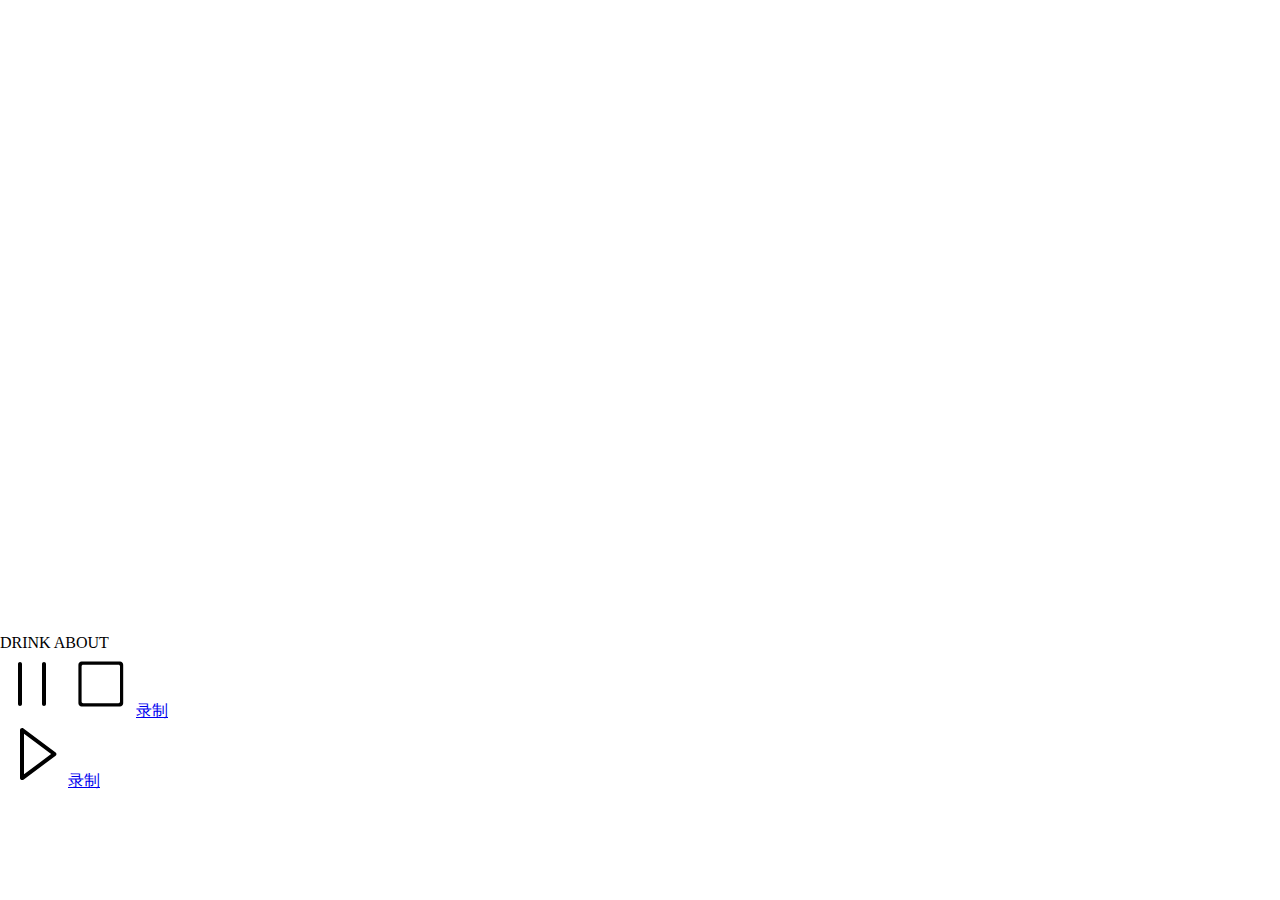
==== index.html @ a3f6ede2 "first commit" ====
<!DOCTYPE html>
<html lang="en">
  <head>
    <meta charset="UTF-8" />
    <meta http-equiv="X-UA-Compatible" content="IE=edge" />
    <meta name="viewport" content="width=device-width, initial-scale=1.0" />
    <title>music-online</title>
    <link rel="preload" href="./assets/audio/沙锤.mp3" as="audio" />
    <link rel="preload" href="./assets/audio/脚鼓.mp3" as="audio" />
    <link rel="preload" href="./assets/audio/饶钹.mp3" as="audio" />
    <link rel="preload" href="./assets/audio/踏钹.mp3" as="audio" />
    <link rel="preload" href="./assets/audio/军鼓.mp3" as="audio" />
    <link rel="preload" href="./assets/audio/掌声.mp3" as="audio" />
    <link rel="preload" href="./assets/audio/bgmusic.mp3" as="audio" />
    <link
      rel="stylesheet"
      type="text/css"
      href="./assets/styles/background.css"
    />
    <link rel="stylesheet" type="text/css" href="./assets/styles/index.css" />
    <script src="./snap.svg-min.js"></script>
  </head>
  <body>
    <!-- <svg
      class="shape-overlays"
      viewBox="0 0 100 100"
      preserveAspectRatio="none"
    >
      <path class="shape-overlays__path"></path>
      <path class="shape-overlays__path"></path>
      <path class="shape-overlays__path"></path>
      <path class="shape-overlays__path"></path>
    </svg> -->
    <div class="keypad">
      <div class="row">
        <div class="col" id="rect11">
          <img src="./assets/icons/audio_icon11.svg" />
        </div>
        <div class="col" id="rect12">
          <img src="./assets/icons/audio_icon12.svg" />
        </div>
        <div class="col" id="rect13">
          <img src="./assets/icons/audio_icon13.svg" />
        </div>
      </div>
      <div class="row">
        <div class="col" id="rect21">
          <img src="./assets/icons/audio_icon21.svg" />
        </div>
        <div class="col" id="rect22">
          <img src="./assets/icons/audio_icon22.svg" />
        </div>
        <div class="col" id="rect23">
          <img src="./assets/icons/audio_icon23.svg" />
        </div>
      </div>
    </div>
    <div class="control_area">
      <div class="drink_about">DRINK ABOUT</div>
      <div class="status_bar">
        <div id="recording">
          <img id="pauseIcon" src="./assets/icons/pause.svg" />
          <img id="stopIcon" src="./assets/icons/stop.svg" />
          <a href="record.html" target="_black" rel="noopener noreferrer"
            >录制</a
          >
        </div>
        <div id="notrecording">
          <img id="startIcon" src="./assets/icons/play.svg" />
          <a href="record.html" target="_black" rel="noopener noreferrer"
            >录制</a
          >
        </div>
      </div>
    </div>

    <script src="./animation.js"></script>
    <script src="./background.js"></script>
    <script src="./index.js"></script>
  </body>
</html>
---- assets/styles/index.css ----
html,
body {
  padding: 0;
  margin: 0;
  /* 不能选中文本 */
  user-select: none;
  overflow: hidden;
}
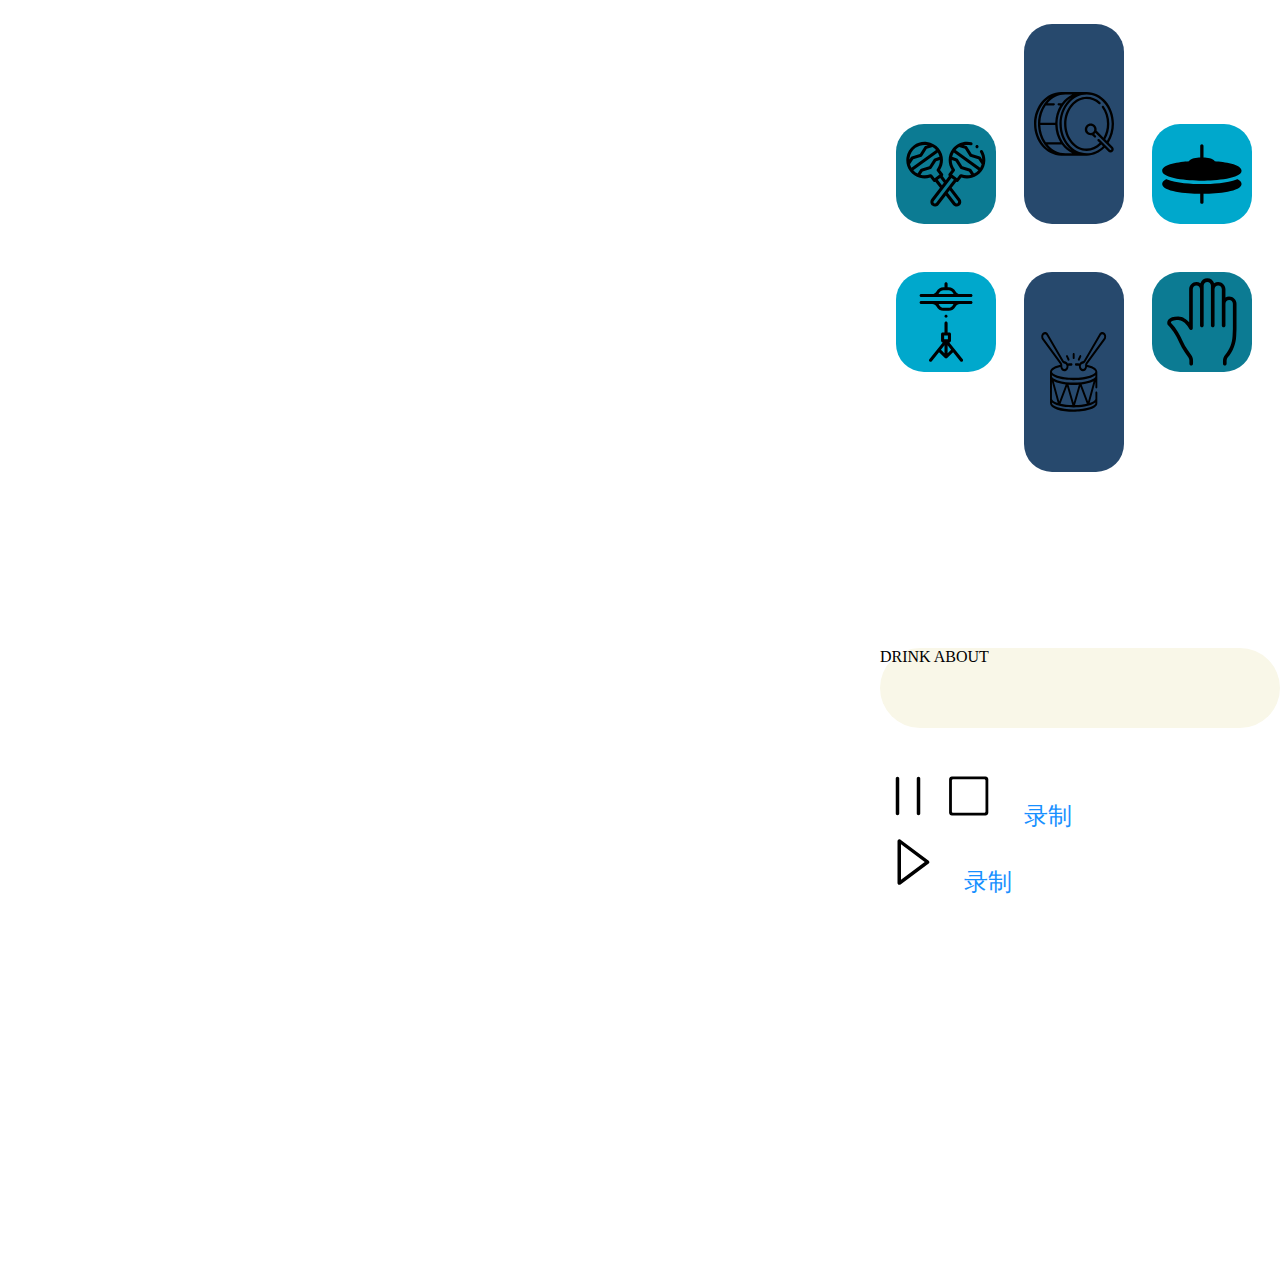
==== commit 160ee3b3: "new docs js" ====
--- a/index.html
+++ b/index.html
@@ -21,7 +21,7 @@
     <script src="./snap.svg-min.js"></script>
   </head>
   <body>
-    <!-- <svg
+    <svg
       class="shape-overlays"
       viewBox="0 0 100 100"
       preserveAspectRatio="none"
@@ -30,7 +30,7 @@
       <path class="shape-overlays__path"></path>
       <path class="shape-overlays__path"></path>
       <path class="shape-overlays__path"></path>
-    </svg> -->
+    </svg>
     <div class="keypad">
       <div class="row">
         <div class="col" id="rect11">
--- a/assets/styles/index.css
+++ b/assets/styles/index.css
@@ -6,3 +6,89 @@
   user-select: none;
   overflow: hidden;
 }
+.keypad {
+  display: inline-flex;
+  flex-direction: column;
+  position: absolute;
+  right: 0;
+  top: 0;
+  z-index: 99;
+  padding-top: 24px;
+}
+.row {
+  display: flex;
+}
+.row:first-child {
+  align-items: flex-end;
+}
+.row:last-child {
+  margin-top: 48px;
+  align-items: flex-start;
+}
+.col {
+  width: 100px;
+  height: 100px;
+  margin-right: 28px;
+  border-radius: 28px;
+  display: inline-flex;
+  justify-content: center;
+  align-items: center;
+  cursor: pointer;
+}
+.col > img {
+  width: 80px;
+}
+#rect11 {
+  background: #0c7b93;
+}
+#rect12 {
+  background: #27496d;
+  height: 200px;
+}
+#rect13 {
+  background: #00a8cc;
+}
+#rect21 {
+  background: #00a8cc;
+}
+#rect22 {
+  background: #27496d;
+  height: 200px;
+}
+#rect23 {
+  background: #0c7b93;
+}
+
+.control_area {
+  display: inline-flex;
+  flex-direction: column;
+  position: absolute;
+  right: 0;
+  bottom: 0;
+  z-index: 99;
+}
+.drink_about {
+  display: inline-block;
+  width: 400px;
+  height: 80px;
+  background: #f9f7e8;
+  border-radius: 40px;
+  margin: 40px 0;
+  color: #000;
+}
+.status_bar > div {
+  width: 100%;
+  height: 100%;
+  justify-content: center;
+  align-items: center;
+}
+.status_bar img {
+  width: 56px;
+}
+.status_bar a {
+  text-decoration: none;
+  color: #1890ff;
+  line-height: 1.5;
+  font-size: 24px;
+  margin-left: 24px;
+}
